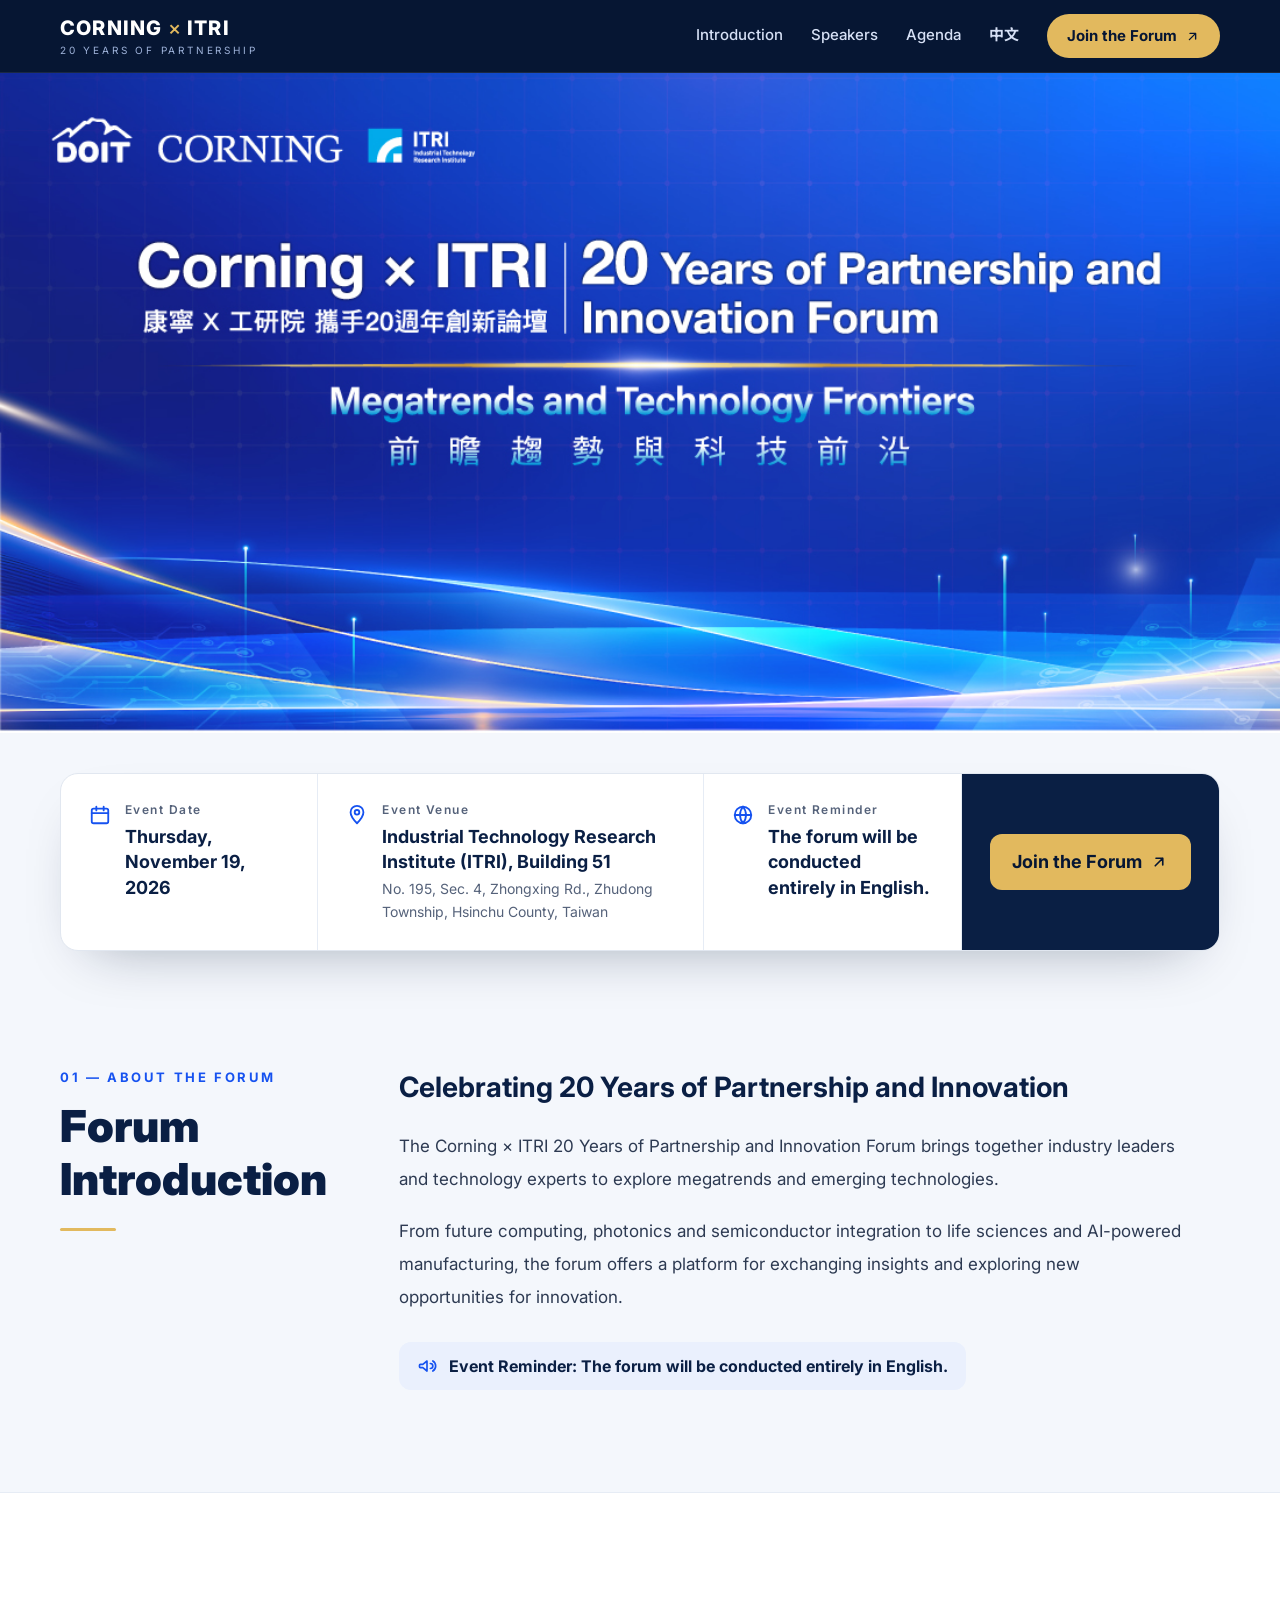
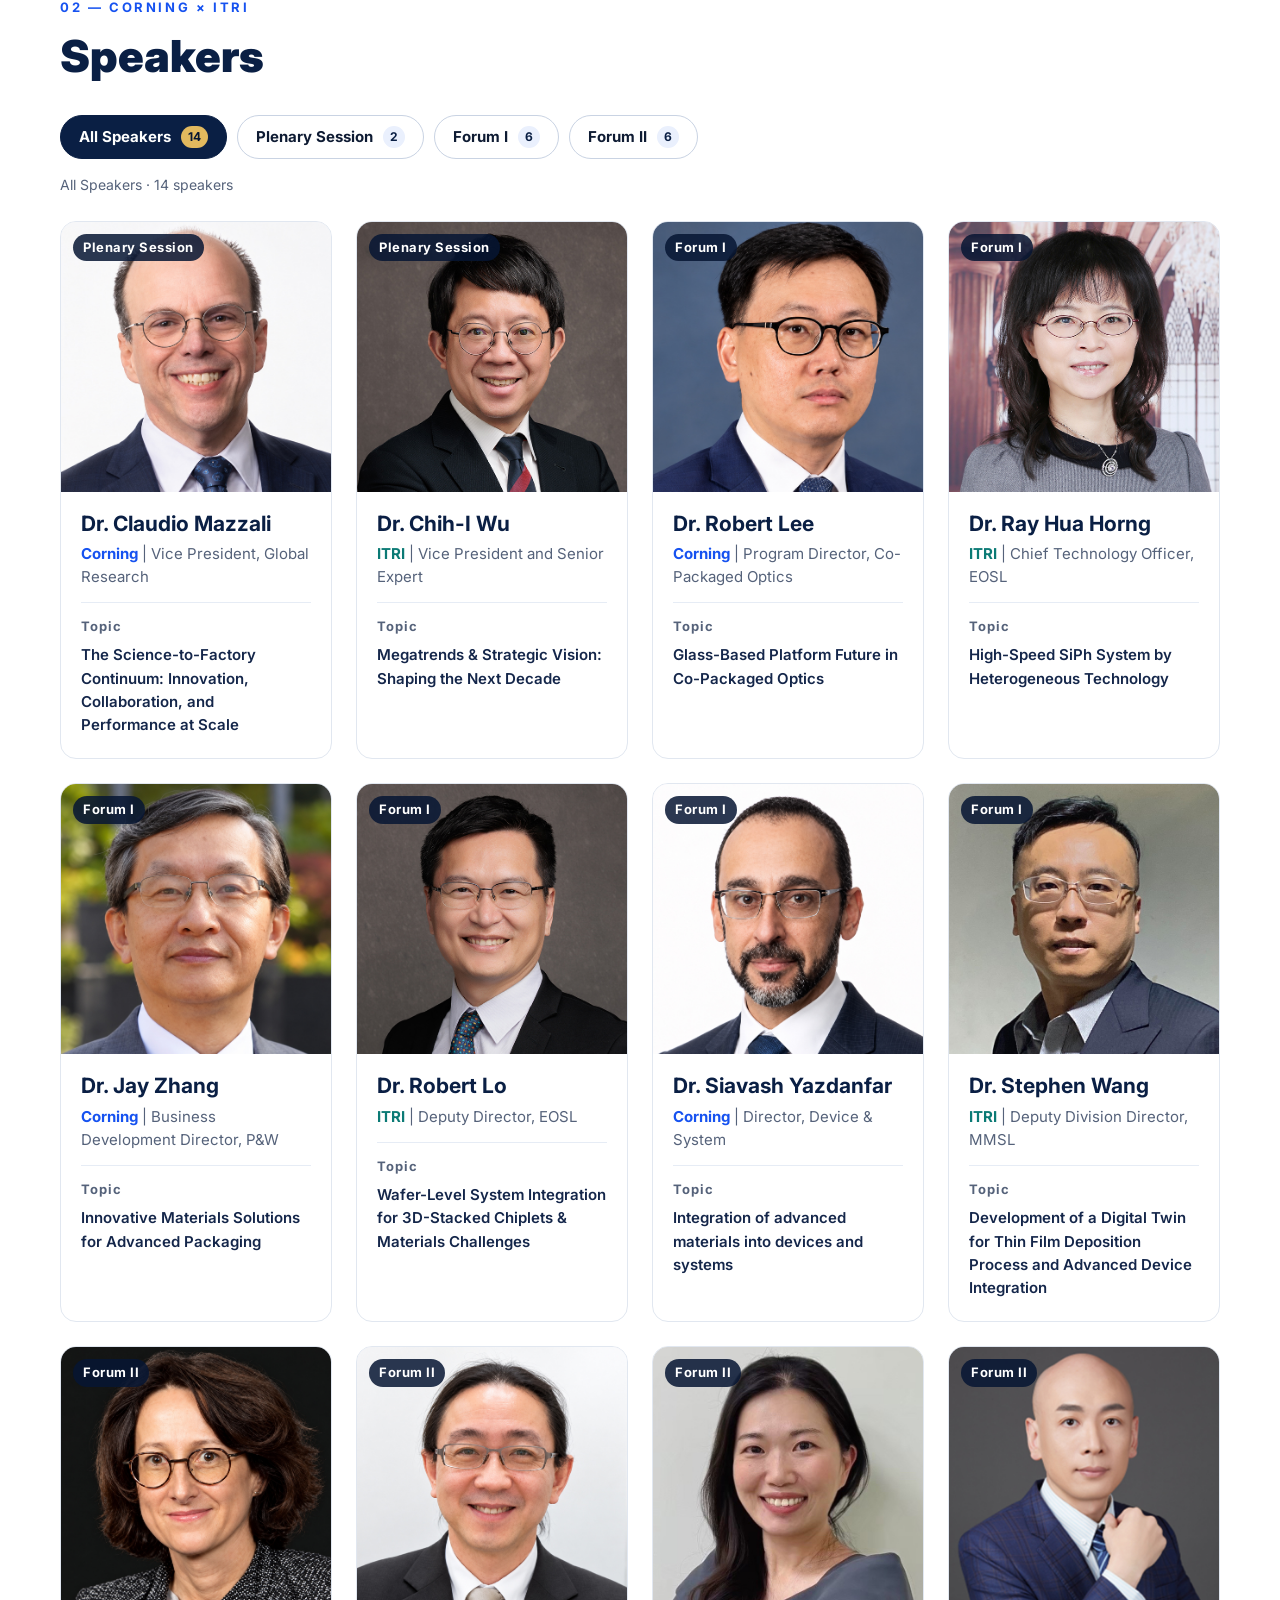
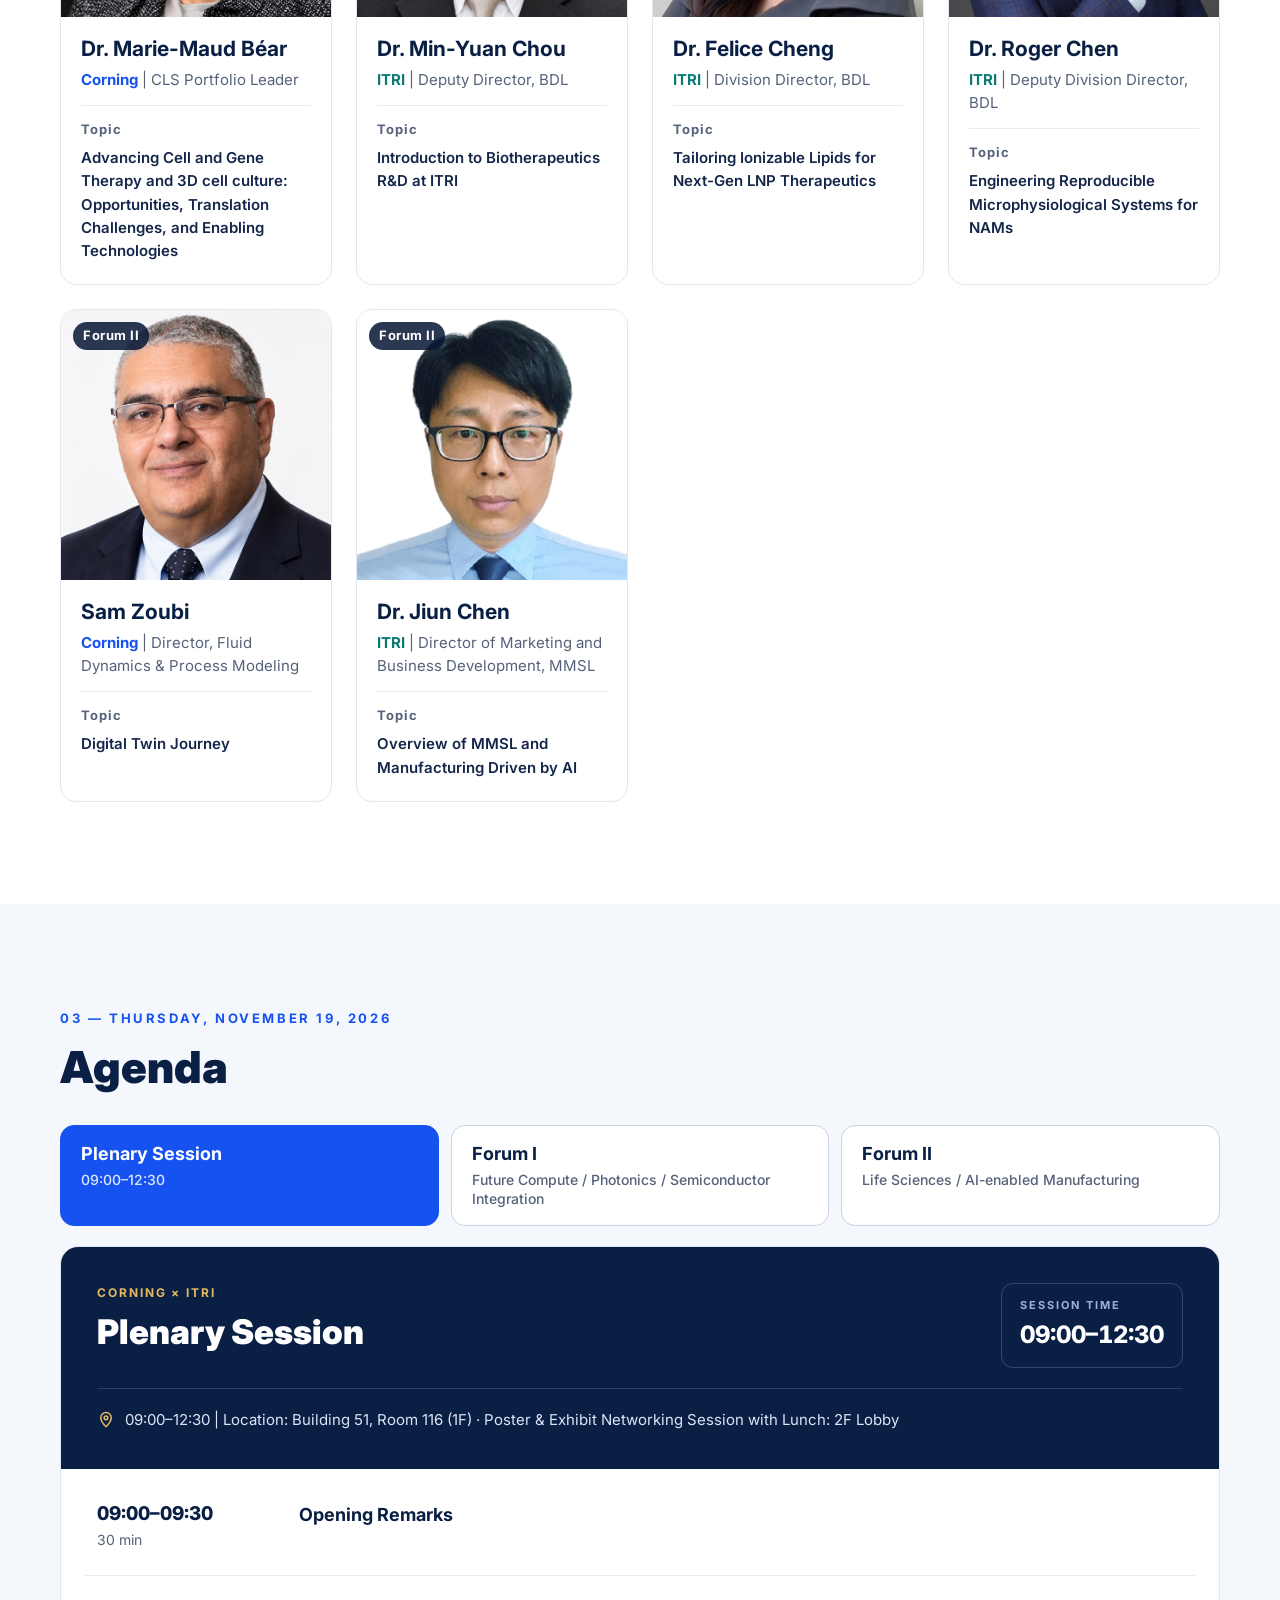
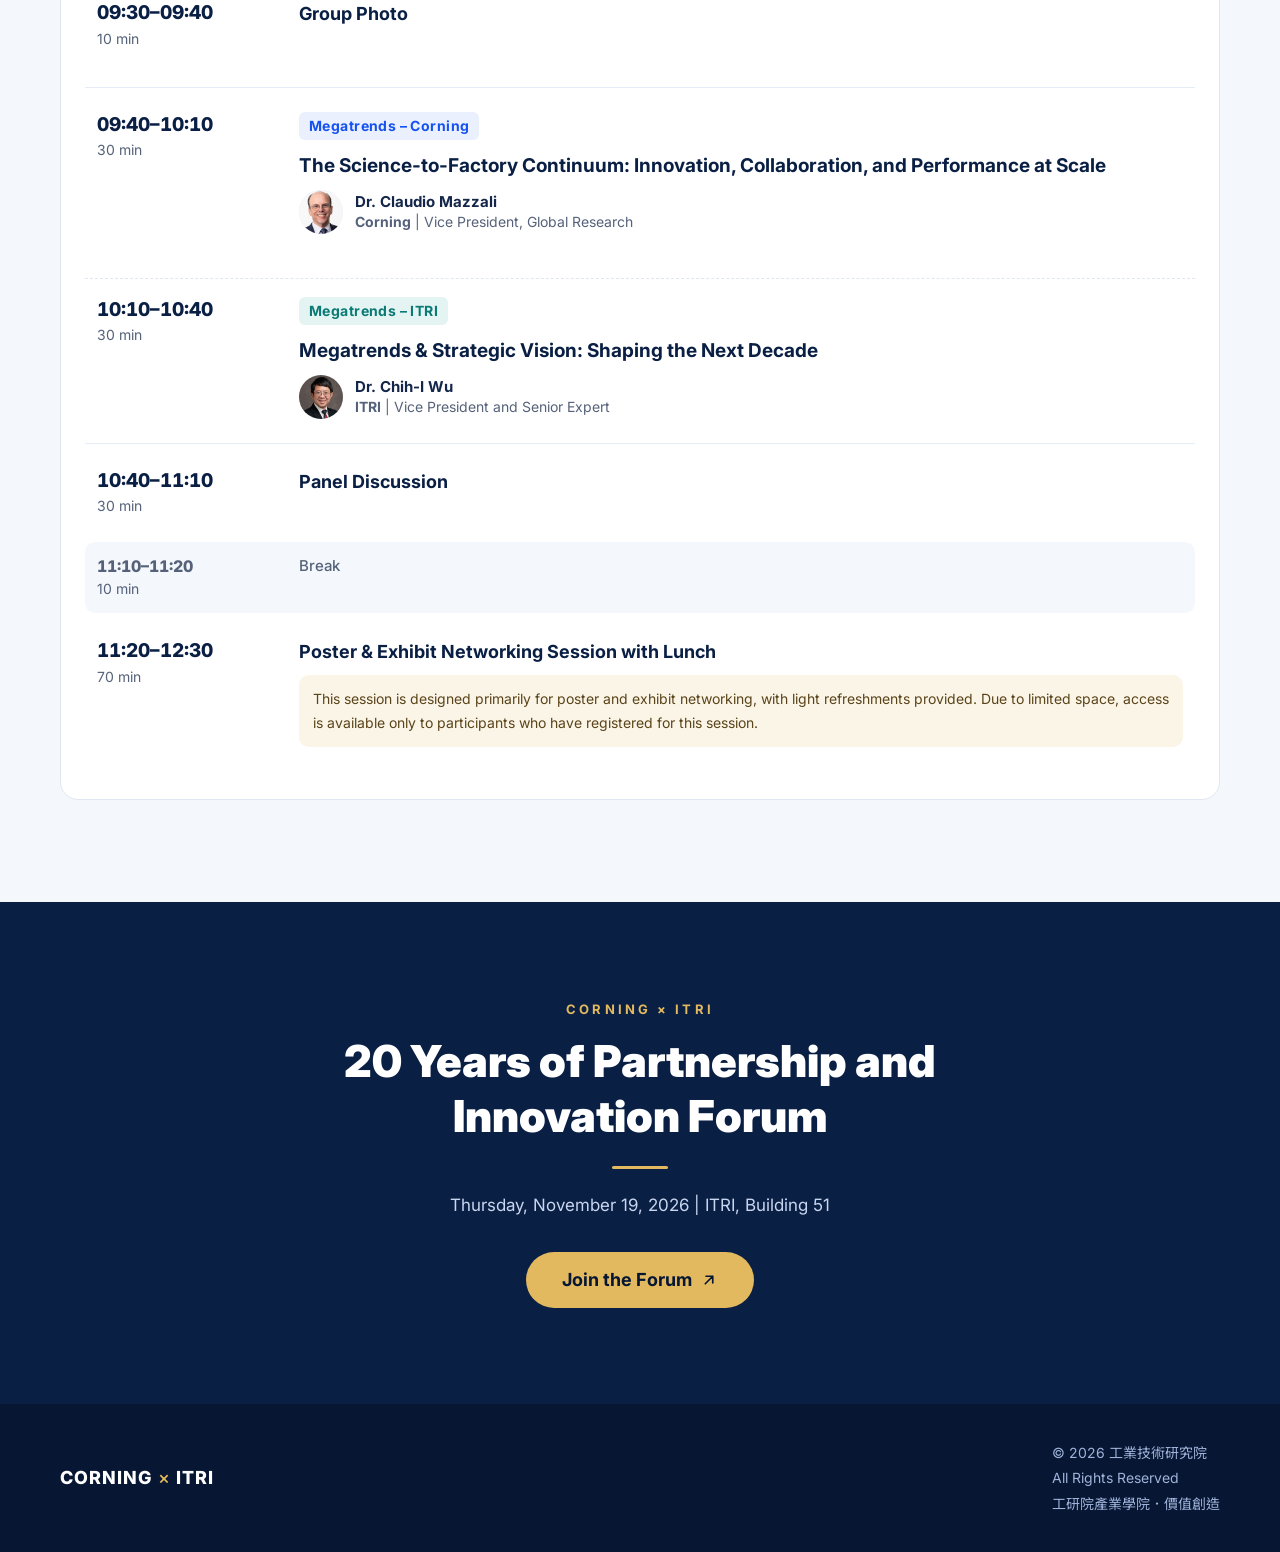
==== en/index.html @ 7315fd57 "Add English site at /en/ alongside the Chinese site - Add en/index.html and en/data.js from the Engl" ====
<!doctype html>
<html lang="en">
<head>
<meta charset="UTF-8">
<meta name="viewport" content="width=device-width,initial-scale=1">
<title>Corning × ITRI: 20 Years of Partnership and Innovation Forum</title>
<meta name="description" content="The Corning × ITRI 20 Years of Partnership and Innovation Forum brings together industry leaders and technology experts to explore megatrends and emerging technologies. Thursday, November 19, 2026, ITRI Building 51.">
<meta property="og:image" content="../assets/header.jpg">
<meta name="theme-color" content="#061633">
<link rel="alternate" hreflang="zh-Hant" href="https://ian94134.github.io/corning-itri-innovation-forum-2026/">
<link rel="alternate" hreflang="en" href="https://ian94134.github.io/corning-itri-innovation-forum-2026/en/">
<link rel="preconnect" href="https://fonts.googleapis.com">
<link rel="preconnect" href="https://fonts.gstatic.com" crossorigin>
<link rel="stylesheet" href="https://fonts.googleapis.com/css2?family=Inter:wght@400;500;600;700;800&family=Noto+Sans+TC:wght@400;500;700;900&display=swap">
<link rel="stylesheet" href="../style.css?v=20261105-1">
</head>
<body>
<a class="skip" href="#about">Skip to main content</a>

<header class="site-header">
  <div class="header-inner">
    <a class="brand" href="#top" aria-label="CORNING × ITRI, back to top">
      <span class="brand-name">CORNING <span class="x">×</span> ITRI</span>
      <span class="brand-sub">20 YEARS OF PARTNERSHIP</span>
    </a>
    <nav class="main-nav" aria-label="Main navigation">
      <a class="nav-link" href="#about">Introduction</a>
      <a class="nav-link" href="#speakers">Speakers</a>
      <a class="nav-link" href="#agenda">Agenda</a>
      <a class="nav-link lang-link" href="../" hreflang="zh-Hant" lang="zh-Hant" aria-label="切換至中文版">中文</a>
      <a class="btn btn-gold btn-pill" href="https://itricollege.surveycake.biz/s/yvpVw" target="_blank" rel="noopener">Join the Forum<svg class="ico" viewBox="0 0 24 24" aria-hidden="true"><path d="M7 17 17 7M8 7h9v9"/></svg></a>
    </nav>
  </div>
</header>

<main>
  <section id="top" class="hero">
    <img src="../assets/header.jpg" width="1100" height="567" fetchpriority="high" alt="DOIT, Corning and ITRI logos. Corning × ITRI: 20 Years of Partnership and Innovation Forum. Megatrends and Technology Frontiers.">
    <div class="hero-title">
      <p class="hero-kicker">CORNING × ITRI</p>
      <h1>20 Years of Partnership and Innovation Forum<span>Megatrends and Technology Frontiers</span></h1>
    </div>
  </section>

  <section class="facts-wrap" aria-label="Event details">
    <div class="facts">
      <div class="fact">
        <svg class="ico fact-ico" viewBox="0 0 24 24" aria-hidden="true"><rect x="3" y="5" width="18" height="16" rx="2"/><path d="M16 3v4M8 3v4M3 10h18"/></svg>
        <div><p class="fact-label">Event Date</p><p class="fact-value">Thursday, November 19, 2026</p></div>
      </div>
      <div class="fact">
        <svg class="ico fact-ico" viewBox="0 0 24 24" aria-hidden="true"><path d="M12 21s7-7 7-12a7 7 0 1 0-14 0c0 5 7 12 7 12Z"/><circle cx="12" cy="9" r="2.5"/></svg>
        <div><p class="fact-label">Event Venue</p><p class="fact-value">Industrial Technology Research Institute (ITRI), Building 51</p><p class="fact-note">No. 195, Sec. 4, Zhongxing Rd., Zhudong Township, Hsinchu County, Taiwan</p></div>
      </div>
      <div class="fact">
        <svg class="ico fact-ico" viewBox="0 0 24 24" aria-hidden="true"><circle cx="12" cy="12" r="9"/><path d="M3 12h18M12 3a14 14 0 0 1 0 18M12 3a14 14 0 0 0 0 18"/></svg>
        <div><p class="fact-label">Event Reminder</p><p class="fact-value">The forum will be conducted entirely in English.</p></div>
      </div>
      <div class="fact fact-cta">
        <a class="btn btn-gold btn-block" href="https://itricollege.surveycake.biz/s/yvpVw" target="_blank" rel="noopener">Join the Forum<svg class="ico" viewBox="0 0 24 24" aria-hidden="true"><path d="M7 17 17 7M8 7h9v9"/></svg></a>
      </div>
    </div>
  </section>

  <section id="about" class="section about">
    <div class="container about-grid">
      <div class="section-title">
        <p class="eyebrow">01 — ABOUT THE FORUM</p>
        <h2>Forum Introduction</h2>
        <div class="gold-rule"></div>
      </div>
      <div class="about-body">
        <h3>Celebrating 20 Years of Partnership and Innovation</h3>
        <p>The Corning × ITRI 20 Years of Partnership and Innovation Forum brings together industry leaders and technology experts to explore megatrends and emerging technologies.</p>
        <p>From future computing, photonics and semiconductor integration to life sciences and AI-powered manufacturing, the forum offers a platform for exchanging insights and exploring new opportunities for innovation.</p>
        <p class="notice"><svg class="ico" viewBox="0 0 24 24" aria-hidden="true"><path d="M3 11v2a1 1 0 0 0 1 1h3l5 4V6L7 10H4a1 1 0 0 0-1 1Z"/><path d="M16 9a3 3 0 0 1 0 6M19 6a7 7 0 0 1 0 12"/></svg>Event Reminder: The forum will be conducted entirely in English.</p>
      </div>
    </div>
  </section>

  <section id="speakers" class="section speakers">
    <div class="container">
      <div class="section-head">
        <div>
          <p class="eyebrow">02 — CORNING × ITRI</p>
          <h2>Speakers</h2>
        </div>
      </div>
      <div class="filters" role="group" aria-label="Filter speakers by session">
        <button type="button" class="chip active" data-filter="all" aria-pressed="true">All Speakers<span class="count"></span></button>
        <button type="button" class="chip" data-filter="Plenary Session" aria-pressed="false">Plenary Session<span class="count"></span></button>
        <button type="button" class="chip" data-filter="Forum I" aria-pressed="false">Forum I<span class="count"></span></button>
        <button type="button" class="chip" data-filter="Forum II" aria-pressed="false">Forum II<span class="count"></span></button>
      </div>
      <p id="filter-status" class="filter-status" role="status" aria-live="polite"></p>
      <div id="speaker-grid" class="speaker-grid"></div>
    </div>
  </section>

  <section id="agenda" class="section agenda">
    <div class="container">
      <div class="section-head">
        <div>
          <p class="eyebrow">03 — THURSDAY, NOVEMBER 19, 2026</p>
          <h2>Agenda</h2>
        </div>
      </div>
      <div class="tabs" role="tablist" aria-label="Forum agenda">
        <button type="button" role="tab" id="tab-0" aria-controls="agenda-panel" aria-selected="true" class="tab active" data-tab="0"><span class="tab-title">Plenary Session</span><span class="tab-desc">09:00–12:30</span></button>
        <button type="button" role="tab" id="tab-1" aria-controls="agenda-panel" aria-selected="false" class="tab" data-tab="1" tabindex="-1"><span class="tab-title">Forum I</span><span class="tab-desc">Future Compute / Photonics / Semiconductor Integration</span></button>
        <button type="button" role="tab" id="tab-2" aria-controls="agenda-panel" aria-selected="false" class="tab" data-tab="2" tabindex="-1"><span class="tab-title">Forum II</span><span class="tab-desc">Life Sciences / AI-enabled Manufacturing</span></button>
      </div>
      <div id="agenda-panel" class="agenda-panel" role="tabpanel" tabindex="0" aria-labelledby="tab-0"></div>
    </div>
  </section>

  <section class="join">
    <div class="join-inner">
      <p class="eyebrow on-dark">CORNING × ITRI</p>
      <h2>20 Years of Partnership and Innovation Forum</h2>
      <div class="gold-rule"></div>
      <p class="join-meta">Thursday, November 19, 2026 | ITRI, Building 51</p>
      <a class="btn btn-gold btn-pill btn-lg" href="https://itricollege.surveycake.biz/s/yvpVw" target="_blank" rel="noopener">Join the Forum<svg class="ico" viewBox="0 0 24 24" aria-hidden="true"><path d="M7 17 17 7M8 7h9v9"/></svg></a>
    </div>
  </section>
</main>

<footer class="site-footer">
  <div class="container footer-inner">
    <p class="brand-name">CORNING <span class="x">×</span> ITRI</p>
    <p>© 2026 工業技術研究院<br>All Rights Reserved<br>工研院產業學院．價值創造</p>
  </div>
</footer>
<a class="to-top" href="#top" aria-label="Back to top"><svg class="ico" viewBox="0 0 24 24" aria-hidden="true"><path d="M12 19V5M5 12l7-7 7 7"/></svg></a>
<script src="data.js?v=20261105-1"></script>
<script src="../app.js?v=20261105-1"></script>
</body>
</html>
---- style.css ----
/* 康寧 × 工研院 攜手20週年創新論壇 — 主視覺藍色系 */
:root {
  --night: #061633;
  --navy: #0A1F44;
  --ink: #0E1B33;
  --text: #2D3A52;
  --muted: #55627A;
  --line: #E1E7F0;
  --line-soft: #E6ECF5;
  --paper: #F4F7FC;
  --blue: #1652F0;
  --blue-soft: #EAF0FD;
  --teal: #0B7A75;
  --teal-soft: #E3F4F2;
  --gold: #E2B95E;
  --gold-soft: #FBF5E8;
  --on-dark: #C9D6F0;
  --font: 'Noto Sans TC', 'Microsoft JhengHei', 'PingFang TC', system-ui, sans-serif;
  --latin: 'Inter', 'Noto Sans TC', system-ui, sans-serif;
  --gutter: clamp(16px, 4vw, 40px);
  --header-h: 72px;
}

*, *::before, *::after { box-sizing: border-box; }
html { scroll-behavior: smooth; scroll-padding-top: calc(var(--header-h) + 12px); -webkit-text-size-adjust: 100%; }
body { margin: 0; font-family: var(--font); color: var(--ink); background: var(--paper); line-height: 1.7; -webkit-font-smoothing: antialiased; overflow-x: hidden; }
img { max-width: 100%; }
a { color: var(--blue); }
h1, h2, h3, h4, p { margin: 0; }
button { font: inherit; cursor: pointer; }
a:focus-visible, button:focus-visible, [tabindex]:focus-visible { outline: 3px solid var(--gold); outline-offset: 3px; }
.latin { font-family: var(--latin); }
.ico { width: 1em; height: 1em; flex: none; fill: none; stroke: currentColor; stroke-width: 2; stroke-linecap: round; stroke-linejoin: round; }
.container { max-width: 1160px; margin: 0 auto; }

.skip { position: absolute; left: 12px; top: -60px; z-index: 50; padding: 10px 16px; background: var(--gold); color: var(--night); font-weight: 700; border-radius: 8px; }
.skip:focus { top: 12px; }

/* Buttons */
.btn { display: inline-flex; align-items: center; justify-content: center; gap: 8px; min-height: 44px; padding: 0 20px; font-weight: 700; text-decoration: none; transition: transform .18s ease, background-color .18s ease; }
.btn:hover { transform: translateY(-2px); }
.btn .ico { stroke-width: 2.2; }
.btn-gold { background: var(--gold); color: var(--night); }
.btn-gold:hover { background: #EDCB80; color: var(--night); }
.btn-pill { border-radius: 999px; }
.btn-block { width: 100%; min-height: 56px; border-radius: 12px; font-size: 18px; }
.btn-lg { min-height: 56px; padding: 0 36px; font-size: 18px; }

/* Header */
.site-header { position: sticky; top: 0; z-index: 20; background: var(--night); border-bottom: 1px solid rgba(255,255,255,.08); }
.header-inner { max-width: 1240px; min-height: var(--header-h); margin: 0 auto; padding: 10px var(--gutter); display: flex; flex-wrap: wrap; align-items: center; justify-content: space-between; gap: 8px 32px; }
.brand { display: flex; flex-direction: column; color: #fff; text-decoration: none; line-height: 1.2; }
.brand-name { font-family: var(--latin); font-weight: 800; font-size: 20px; letter-spacing: .06em; color: #fff; white-space: nowrap; }
.brand-name .x { color: var(--gold); font-weight: 500; }
.brand-sub { font-family: var(--latin); font-size: 10px; letter-spacing: .28em; color: #9FB3DA; margin-top: 4px; }
.main-nav { display: flex; align-items: center; gap: 28px; font-size: 15px; font-weight: 500; }
.nav-link { color: #D6E0F5; text-decoration: none; padding: 10px 0; border-bottom: 2px solid transparent; }
.nav-link:hover { color: #fff; border-color: var(--gold); }
.lang-link { font-weight: 700; }

/* Hero */
/* 原圖僅 1100px：清晰圖最寬 1280px 置中，兩側以同圖模糊延伸，避免過度放大而模糊 */
.hero { position: relative; overflow: hidden; background: #0B3CC4; }
.hero::before { content: ''; position: absolute; inset: -60px; background: url(assets/header.jpg) center / cover no-repeat; filter: blur(32px) saturate(1.1); }
.hero img { position: relative; display: block; width: 100%; max-width: 1280px; height: auto; margin: 0 auto; }
@media (min-width: 1281px) {
  .hero img { -webkit-mask-image: linear-gradient(90deg, transparent, #000 5%, #000 95%, transparent); mask-image: linear-gradient(90deg, transparent, #000 5%, #000 95%, transparent); }
}
.hero-title { position: absolute; width: 1px; height: 1px; overflow: hidden; clip-path: inset(50%); white-space: nowrap; }
.hero-kicker { font-family: var(--latin); font-size: 12px; font-weight: 700; letter-spacing: .22em; color: var(--gold); }
.hero-title h1 { margin-top: 8px; font-size: 26px; font-weight: 900; line-height: 1.35; color: #fff; }
.hero-title h1 span { display: block; margin-top: 6px; font-size: 16px; font-weight: 500; letter-spacing: .3em; color: var(--on-dark); }

/* Key facts */
.facts-wrap { padding: 40px var(--gutter) 0; }
.facts { max-width: 1160px; margin: 0 auto; display: grid; grid-template-columns: repeat(auto-fit, minmax(220px, 1fr)); background: #fff; border: 1px solid var(--line); border-radius: 18px; overflow: hidden; box-shadow: 0 24px 60px -32px rgba(6,22,51,.4); }
.fact { display: flex; gap: 14px; align-items: flex-start; padding: 26px 28px; border-right: 1px solid var(--line-soft); }
.fact-ico { font-size: 22px; color: var(--blue); margin-top: 4px; }
.fact-label { font-family: var(--latin); font-size: 12px; font-weight: 600; letter-spacing: .12em; color: var(--muted); }
.fact-value { margin-top: 4px; font-size: 19px; font-weight: 700; color: var(--navy); line-height: 1.4; }
.fact-value.latin { font-size: 24px; font-weight: 800; line-height: 1.3; }
.fact-value.latin span { font-family: var(--font); font-size: 16px; font-weight: 500; color: var(--muted); }
.fact-note { margin-top: 2px; font-size: 14px; color: var(--muted); }
.fact-cta { align-items: center; justify-content: center; background: var(--navy); border-right: 0; padding: 22px 28px; }

/* Sections */
.section { padding: clamp(64px, 8vw, 104px) var(--gutter); }
.eyebrow { font-family: var(--latin); font-size: 13px; font-weight: 700; letter-spacing: .2em; color: var(--blue); }
.eyebrow.on-dark { color: var(--gold); letter-spacing: .24em; }
h2 { margin-top: 12px; font-size: clamp(30px, 4vw, 44px); font-weight: 900; color: var(--navy); line-height: 1.2; }
.h2-en { font-family: var(--latin); font-size: .5em; font-weight: 500; color: var(--muted); letter-spacing: .04em; }
.gold-rule { width: 56px; height: 3px; margin-top: 22px; background: var(--gold); border-radius: 2px; }
.section-head { display: flex; flex-wrap: wrap; align-items: flex-end; justify-content: space-between; gap: 16px 32px; }
.section-aside { font-size: 15px; font-weight: 700; color: var(--muted); letter-spacing: .08em; }

/* About */
.about { padding-top: clamp(72px, 9vw, 120px); }
.about-grid { display: flex; flex-wrap: wrap; gap: 32px 72px; }
.section-title { flex: 1 1 260px; max-width: 340px; }
.about-body { flex: 999 1 520px; min-width: 0; }
.about-body h3 { font-size: clamp(21px, 2.4vw, 28px); font-weight: 700; color: var(--navy); line-height: 1.5; }
.about-body p { margin-top: 18px; font-size: 17px; color: var(--text); line-height: 1.95; max-width: 46em; }
.about-body h3 + p { margin-top: 22px; }
.about-body .notice { display: inline-flex; align-items: center; gap: 12px; margin-top: 28px; padding: 12px 18px; border-radius: 12px; background: var(--blue-soft); color: var(--navy); font-size: 16px; font-weight: 700; line-height: 1.5; }
.notice .ico { font-size: 20px; color: var(--blue); }

/* Speakers */
.speakers { background: #fff; border-top: 1px solid var(--line-soft); }
.filters { margin-top: 32px; display: flex; flex-wrap: wrap; gap: 10px; }
.chip { display: inline-flex; align-items: center; gap: 10px; min-height: 44px; padding: 0 18px; border-radius: 999px; border: 1px solid #C9D3E3; background: #fff; color: var(--ink); font-size: 15px; font-weight: 700; transition: border-color .18s ease, background-color .18s ease; }
.chip:hover { border-color: var(--navy); }
.chip .count { font-family: var(--latin); font-size: 12px; min-width: 22px; padding: 1px 7px; border-radius: 999px; background: var(--blue-soft); color: var(--navy); text-align: center; }
.chip.active { background: var(--navy); border-color: var(--navy); color: #fff; }
.chip.active .count { background: var(--gold); color: var(--night); }
.filter-status { margin-top: 14px; font-size: 14px; color: var(--muted); }
.speaker-grid { margin-top: 24px; display: grid; grid-template-columns: repeat(auto-fill, minmax(250px, 1fr)); gap: 24px; }
.speaker-card { display: flex; flex-direction: column; background: #fff; border: 1px solid var(--line); border-radius: 16px; overflow: hidden; transition: box-shadow .2s ease, transform .2s ease; }
.speaker-card:hover { box-shadow: 0 18px 40px -24px rgba(10,31,68,.45); transform: translateY(-3px); }
.speaker-photo { position: relative; aspect-ratio: 1 / 1; background: #E9EEF7; }
.speaker-photo img { display: block; width: 100%; height: 100%; object-fit: cover; object-position: center top; }
.forum-tag { position: absolute; left: 12px; top: 12px; padding: 4px 10px; border-radius: 999px; background: rgba(6,22,51,.85); color: #fff; font-size: 13px; font-weight: 700; letter-spacing: .04em; line-height: 1.5; }
.speaker-body { flex: 1; display: flex; flex-direction: column; padding: 18px 20px 22px; }
.role-org { font-weight: 700; }
.corning { color: var(--blue); }
.itri { color: var(--teal); }
.speaker-body h3 { font-size: 21px; font-weight: 700; color: var(--navy); line-height: 1.35; }
.speaker-title { margin-top: 4px; font-size: 15px; color: var(--muted); line-height: 1.55; }
.speaker-topic { margin-top: 14px; padding-top: 12px; border-top: 1px solid var(--line-soft); }
.topic-label { font-size: 13px; font-weight: 700; letter-spacing: .08em; color: var(--muted); }
.topic-text { margin-top: 6px; font-family: var(--latin); font-size: 15px; font-weight: 600; color: #14264A; line-height: 1.55; }

/* Agenda */
.agenda-date { font-size: 18px; font-weight: 800; color: var(--navy); }
.agenda-date span { margin-left: 6px; font-size: 13px; font-weight: 700; letter-spacing: .14em; color: var(--muted); }
.tabs { margin-top: 32px; display: grid; grid-template-columns: repeat(3, minmax(0, 1fr)); gap: 12px; }
.tab { display: flex; flex-direction: column; gap: 4px; min-height: 76px; padding: 16px 20px; text-align: left; border: 1px solid #C9D3E3; border-radius: 14px; background: #fff; color: var(--navy); transition: border-color .18s ease, background-color .18s ease; }
.tab:hover { border-color: var(--blue); }
.tab-title { font-size: 18px; font-weight: 700; line-height: 1.3; }
.tab-desc { font-size: 14px; font-weight: 500; color: var(--muted); line-height: 1.4; }
.tab.active { background: var(--blue); border-color: var(--blue); color: #fff; }
.tab.active .tab-desc { color: #DCE6FF; }
.agenda-panel { margin-top: 20px; background: #fff; border: 1px solid var(--line); border-radius: 18px; overflow: hidden; }
.panel-head { display: flex; flex-wrap: wrap; justify-content: space-between; gap: 20px 32px; padding: clamp(22px, 3vw, 36px); background: var(--navy); color: #fff; }
.panel-title { flex: 1 1 380px; min-width: 0; }
.panel-kicker { font-family: var(--latin); font-size: 12px; font-weight: 700; letter-spacing: .16em; color: var(--gold); }
.panel-title h3 { margin-top: 8px; font-size: clamp(26px, 3vw, 34px); font-weight: 900; line-height: 1.25; }
.panel-sub { margin-top: 6px; font-size: 17px; color: var(--on-dark); }
.panel-range { flex: 0 0 auto; align-self: flex-start; padding: 12px 18px; border: 1px solid rgba(255,255,255,.18); border-radius: 12px; }
.panel-range span { display: block; font-family: var(--latin); font-size: 11px; font-weight: 700; letter-spacing: .18em; color: #9FB3DA; }
.panel-range strong { font-family: var(--latin); font-size: 24px; font-weight: 800; white-space: nowrap; font-variant-numeric: tabular-nums; }
.panel-location { flex: 1 1 100%; display: flex; align-items: flex-start; gap: 10px; padding-top: 18px; border-top: 1px solid rgba(255,255,255,.14); font-size: 15px; color: #DCE5F7; }
.panel-location .ico { font-size: 18px; color: var(--gold); margin-top: 4px; }
.slots { list-style: none; margin: 0; padding: 8px clamp(16px, 3vw, 36px) clamp(16px, 2.4vw, 28px); }
.slot { display: flex; flex-wrap: wrap; gap: 6px 32px; padding: 24px 12px; margin: 0 -12px; border-top: 1px solid var(--line-soft); }
.slot:first-child { border-top: 0; }
.slot-time { flex: 0 0 170px; display: flex; flex-direction: column; }
.slot-time time { font-family: var(--latin); font-size: 19px; font-weight: 800; color: var(--navy); white-space: nowrap; font-variant-numeric: tabular-nums; line-height: 1.4; }
.slot-time span { font-size: 14px; color: var(--muted); }
.slot-body { flex: 1 1 420px; min-width: 0; }
.session-tag { display: inline-block; padding: 3px 10px; border-radius: 6px; font-family: var(--latin); font-size: 14px; font-weight: 700; letter-spacing: .03em; line-height: 1.6; }
.session-tag.corning { background: var(--blue-soft); }
.session-tag.itri { background: var(--teal-soft); }
.talk { margin-top: 12px; }
.talk + .talk { margin-top: 20px; padding-top: 18px; border-top: 1px dashed var(--line); }
.talk h4 { font-family: var(--latin); font-size: 19px; font-weight: 700; color: var(--navy); line-height: 1.45; }
.talk-person { margin-top: 10px; display: flex; align-items: center; gap: 12px; }
.talk-person img { flex: none; width: 44px; height: 44px; border-radius: 50%; object-fit: cover; object-position: center top; background: #E9EEF7; }
.talk-person div { min-width: 0; display: flex; flex-direction: column; line-height: 1.45; }
.talk-person strong { font-size: 15px; color: #14264A; }
.talk-person span { font-size: 14px; color: var(--muted); }
.session-label { font-size: 18px; font-weight: 700; color: var(--navy); line-height: 1.5; }
.slot.break { padding-top: 12px; padding-bottom: 12px; background: var(--paper); border-radius: 10px; border-top-color: transparent; }
.slot.break + .slot { border-top-color: transparent; }
.slot.break time { font-size: 16px; color: var(--muted); }
.slot.break .session-label { font-size: 15px; font-weight: 500; color: var(--muted); }
.slot-note { margin-top: 10px; padding: 12px 14px; border-radius: 10px; background: var(--gold-soft); color: #5A4419; font-size: 14px; line-height: 1.7; }

/* Join & footer */
.join { padding: clamp(64px, 8vw, 96px) var(--gutter); background: var(--navy); color: #fff; text-align: center; }
.join-inner { max-width: 760px; margin: 0 auto; display: flex; flex-direction: column; align-items: center; }
.join h2 { margin-top: 14px; color: #fff; line-height: 1.25; }
.join-meta { margin-top: 22px; font-size: 17px; color: var(--on-dark); }
.join .btn { margin-top: 32px; }
.site-footer { padding: 36px var(--gutter); background: var(--night); color: #9FB3DA; }
.footer-inner { display: flex; flex-wrap: wrap; align-items: center; justify-content: space-between; gap: 16px 32px; }
.footer-inner p:last-child { font-size: 14px; line-height: 1.8; }
.footer-inner .brand-name { font-size: 18px; }
.to-top { position: fixed; right: 20px; bottom: 20px; z-index: 15; width: 48px; height: 48px; display: grid; place-items: center; border-radius: 50%; background: var(--night); color: #fff; font-size: 20px; box-shadow: 0 10px 24px -10px rgba(6,22,51,.6); }
.to-top { opacity: 0; visibility: hidden; transform: translateY(8px); transition: opacity .2s ease, transform .2s ease, visibility .2s; }
.to-top.show { opacity: 1; visibility: visible; transform: none; }
.to-top:hover { background: var(--blue); }

/* English page */
html[lang="en"] { --font: var(--latin); }
html[lang="en"] .hero-title h1 span { letter-spacing: normal; }
html[lang="en"] .fact-value { font-size: 18px; }

/* Tablet */
@media (min-width: 1101px) {
  html[lang="en"] .facts { grid-template-columns: minmax(0, 1fr) minmax(0, 1.5fr) minmax(0, 1fr) minmax(0, 1fr); }
}
@media (max-width: 1100px) and (min-width: 701px) {
  .facts { grid-template-columns: repeat(2, minmax(0, 1fr)); }
  .fact:nth-child(2n) { border-right: 0; }
  .fact:nth-child(-n+2) { border-bottom: 1px solid var(--line-soft); }
}
@media (max-width: 900px) and (min-width: 701px) {
  html[lang="en"] .brand-sub { display: none; }
  html[lang="en"] .main-nav { gap: 14px !important; font-size: 14px; }
  html[lang="en"] .main-nav .btn { padding: 0 14px; }
}
@media (max-width: 900px) {
  .main-nav { gap: 20px; }
  .tab { padding: 14px 16px; }
}

/* Phone */
@media (max-width: 700px) {
  :root { --header-h: 104px; }
  .header-inner { padding-top: 10px; padding-bottom: 0; gap: 0; }
  .header-inner::after { content: ''; order: 2; flex: 0 0 100%; height: 4px; }
  .brand-name { font-size: 17px; }
  .brand-sub { font-size: 9px; letter-spacing: .22em; }
  .main-nav { display: contents; }
  .main-nav .btn { order: 1; min-height: 40px; padding: 0 16px; font-size: 14px; }
  .nav-link { order: 3; flex: 1 1 auto; text-align: center; padding: 10px 0 12px; font-size: 14px; }
  html[lang="en"] .forum-tag { left: 0; right: 0; top: auto; bottom: 0; padding: 3px 0; border-radius: 0; letter-spacing: 0; text-align: center; white-space: nowrap; }

  .hero-title { position: relative; width: auto; height: auto; overflow: visible; clip-path: none; white-space: normal; padding: 22px var(--gutter) 24px; background: var(--navy); border-top: 1px solid rgba(255,255,255,.12); }

  .facts-wrap { padding-top: 20px; }
  .facts { grid-template-columns: 1fr; border-radius: 16px; }
  .fact { border-right: 0; border-bottom: 1px solid var(--line-soft); padding: 18px 20px; }
  .fact-cta { border-bottom: 0; padding: 16px 20px; }
  .fact-value { font-size: 17px; }
  .fact-value.latin { font-size: 21px; }

  .section-title { max-width: none; }
  .about-body p { font-size: 16px; line-height: 1.9; }
  .about-body .notice { font-size: 16px; }

  .speaker-grid { grid-template-columns: 1fr; gap: 14px; }
  .speaker-card { flex-direction: row; align-items: stretch; }
  .speaker-card:hover { transform: none; }
  .speaker-photo { flex: 0 0 108px; aspect-ratio: auto; }
  .speaker-photo img { position: absolute; inset: 0; }
  .forum-tag { left: 6px; top: 6px; right: auto; padding: 2px 7px; font-size: 12px; }
  .speaker-body { padding: 14px 16px 16px; }
  .speaker-body h3 { font-size: 18px; }
  .speaker-title { font-size: 14px; }
  .speaker-topic { margin-top: 10px; padding-top: 10px; }
  .topic-text { font-size: 15px; }

  .tabs { grid-template-columns: repeat(3, minmax(0, 1fr)); gap: 8px; }
  .tab { min-height: 56px; padding: 10px 8px; align-items: center; justify-content: center; text-align: center; border-radius: 12px; }
  .tab-title { font-size: 15px; }
  .tab-desc { display: none; }
  .panel-range strong { font-size: 20px; }
  .panel-location { font-size: 15px; }
  .slot { flex-direction: column; padding: 18px 10px; margin: 0 -10px; }
  .slot-time { flex: none; flex-direction: row; align-items: baseline; gap: 10px; }
  .slot-time time { font-size: 17px; }
  .slot-body { flex: none; }
  .talk h4 { font-size: 17px; }
  .session-label { font-size: 17px; }
  .slot.break { flex-direction: row; flex-wrap: wrap; align-items: baseline; gap: 4px 14px; }

  .footer-inner { flex-direction: column; align-items: flex-start; }
  .to-top { right: 14px; bottom: 14px; width: 44px; height: 44px; }
}

@media (max-width: 360px) {
  .brand-sub { display: none; }
  .tab-title { font-size: 14px; }
}

@media (prefers-reduced-motion: reduce) {
  html { scroll-behavior: auto; }
  *, *::before, *::after { transition: none !important; }
}
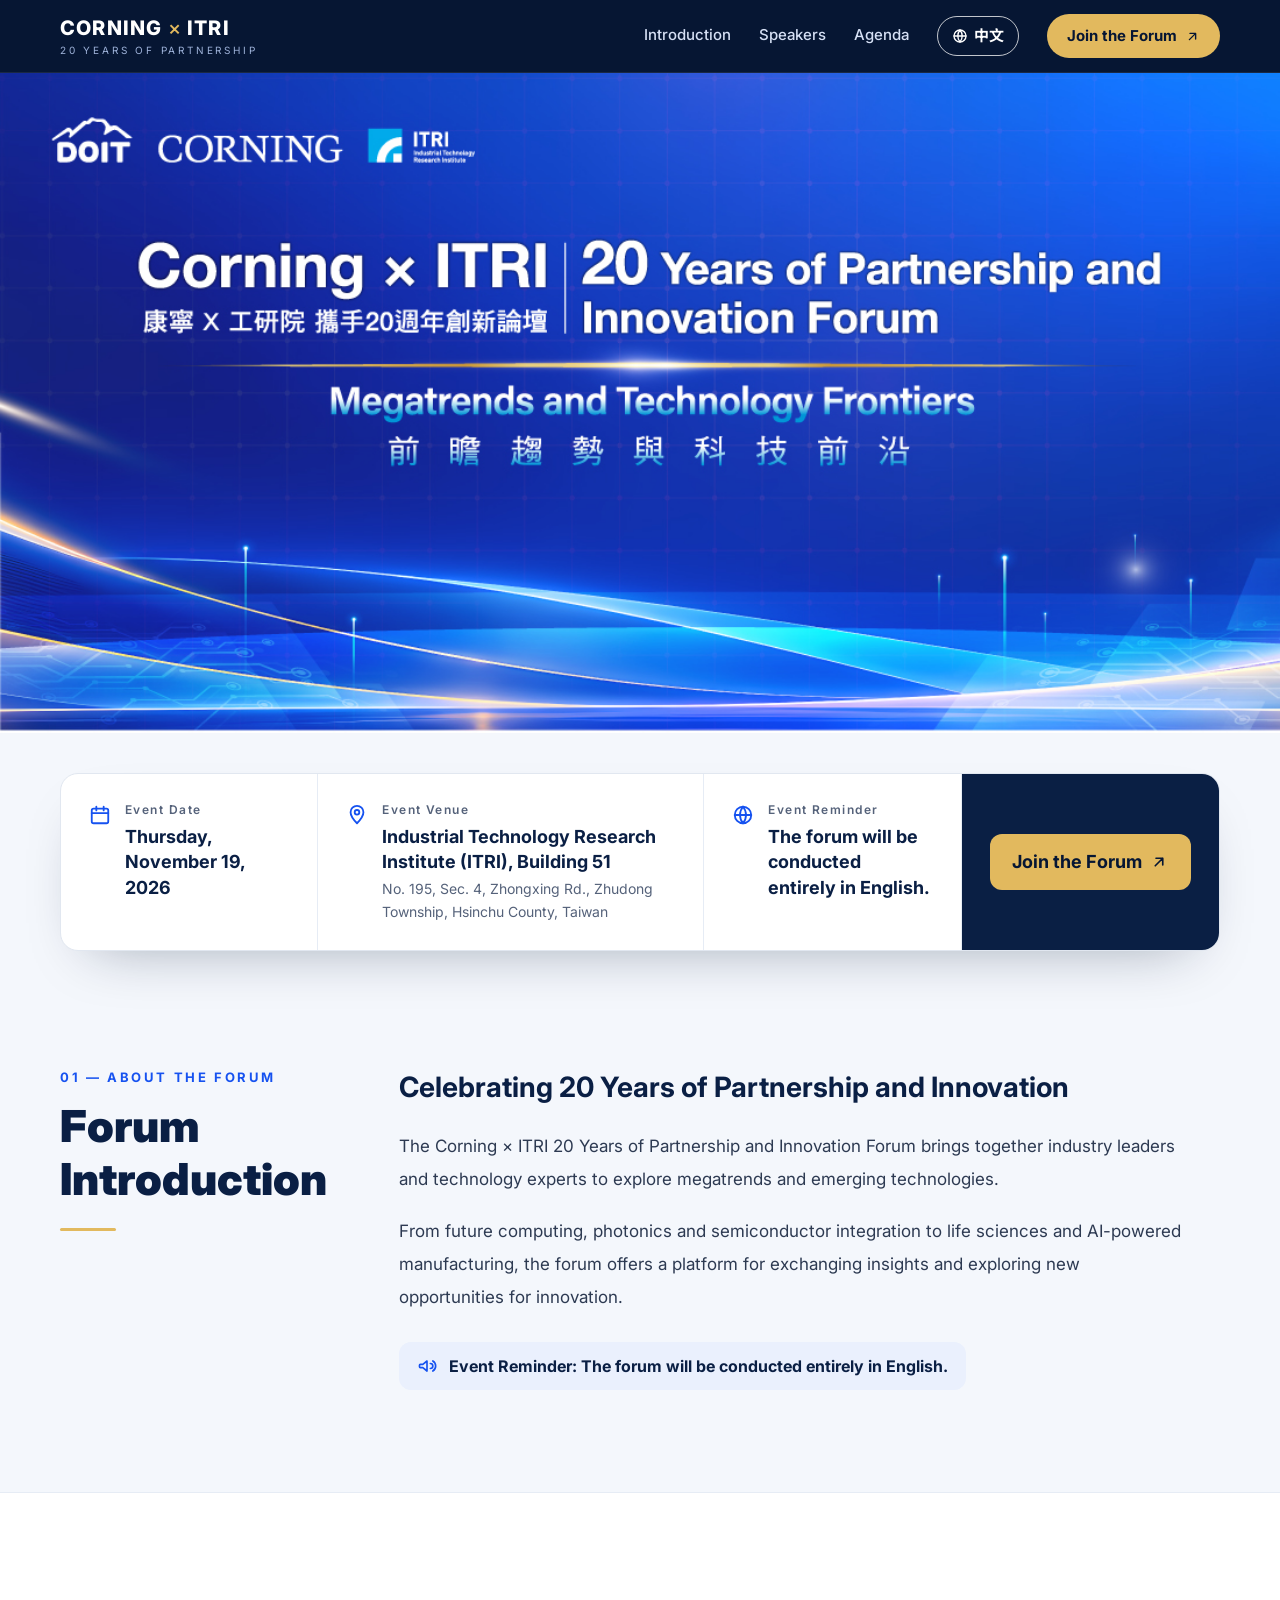
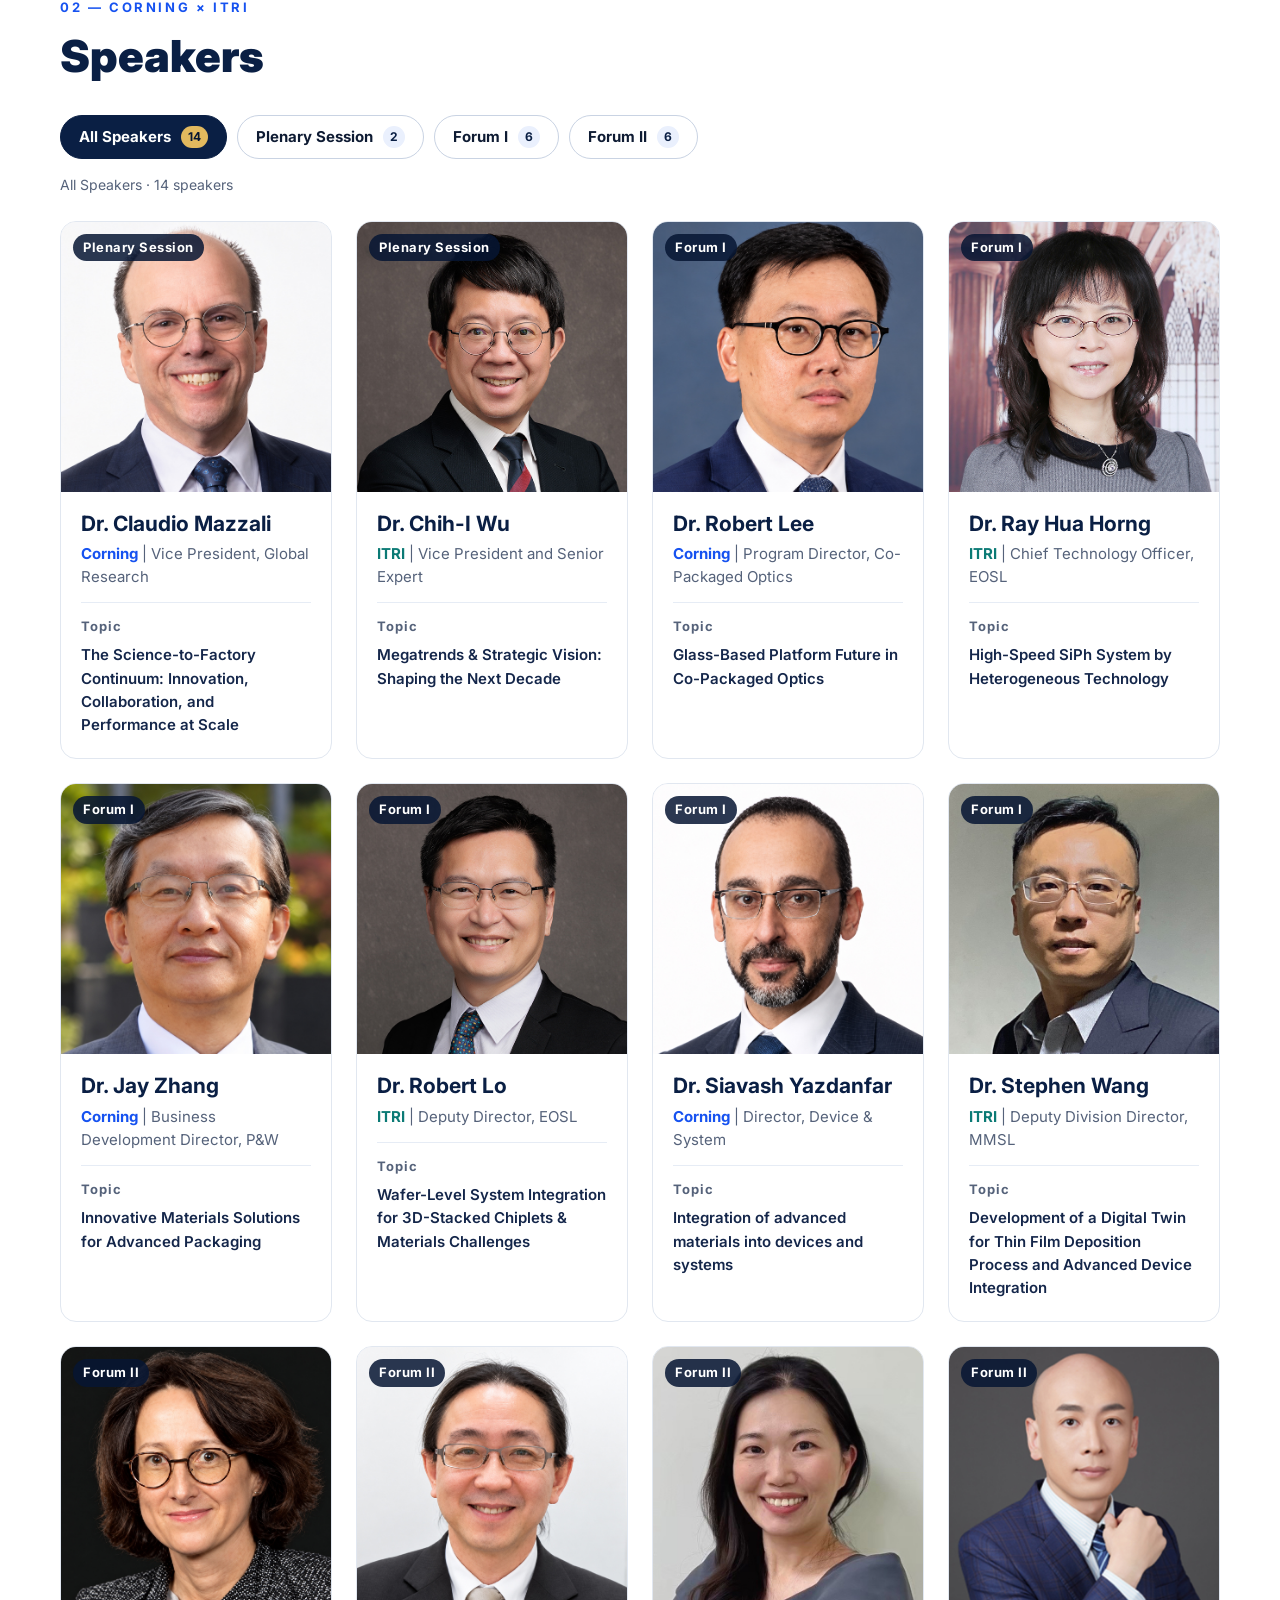
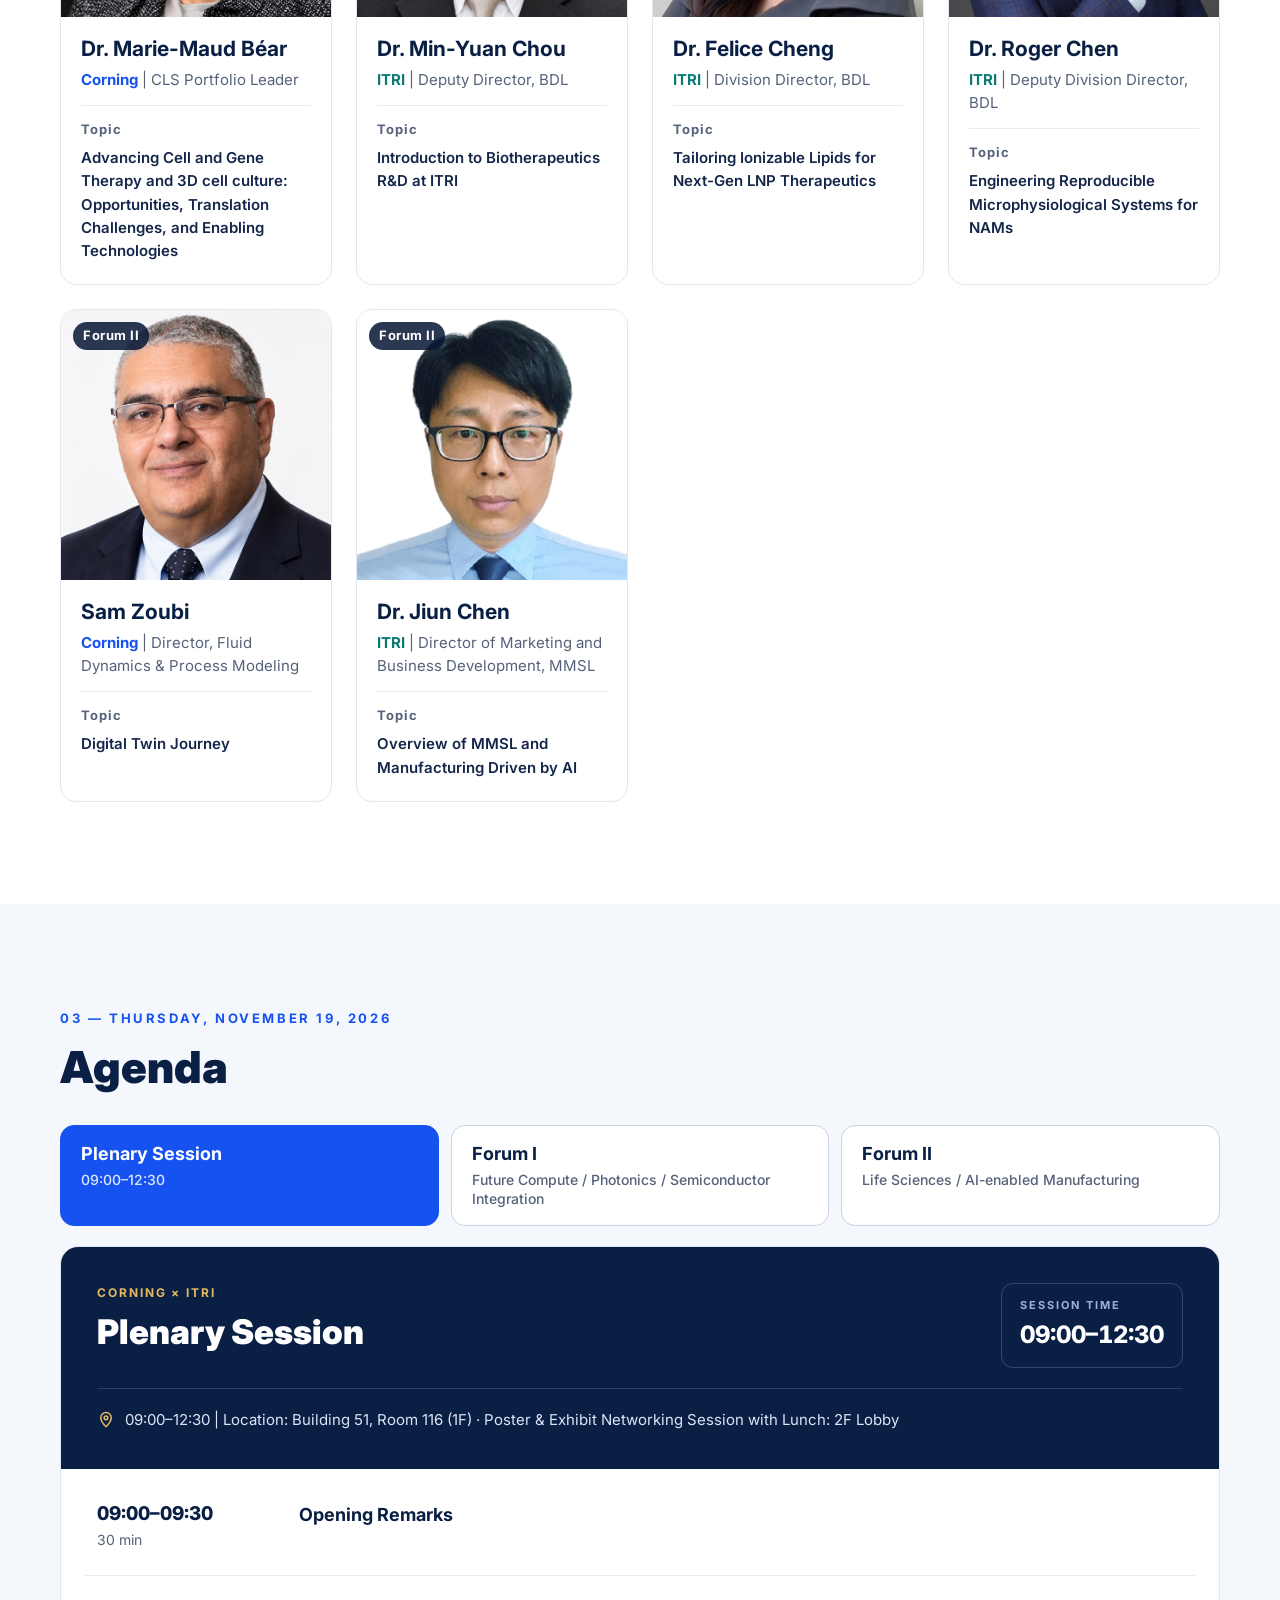
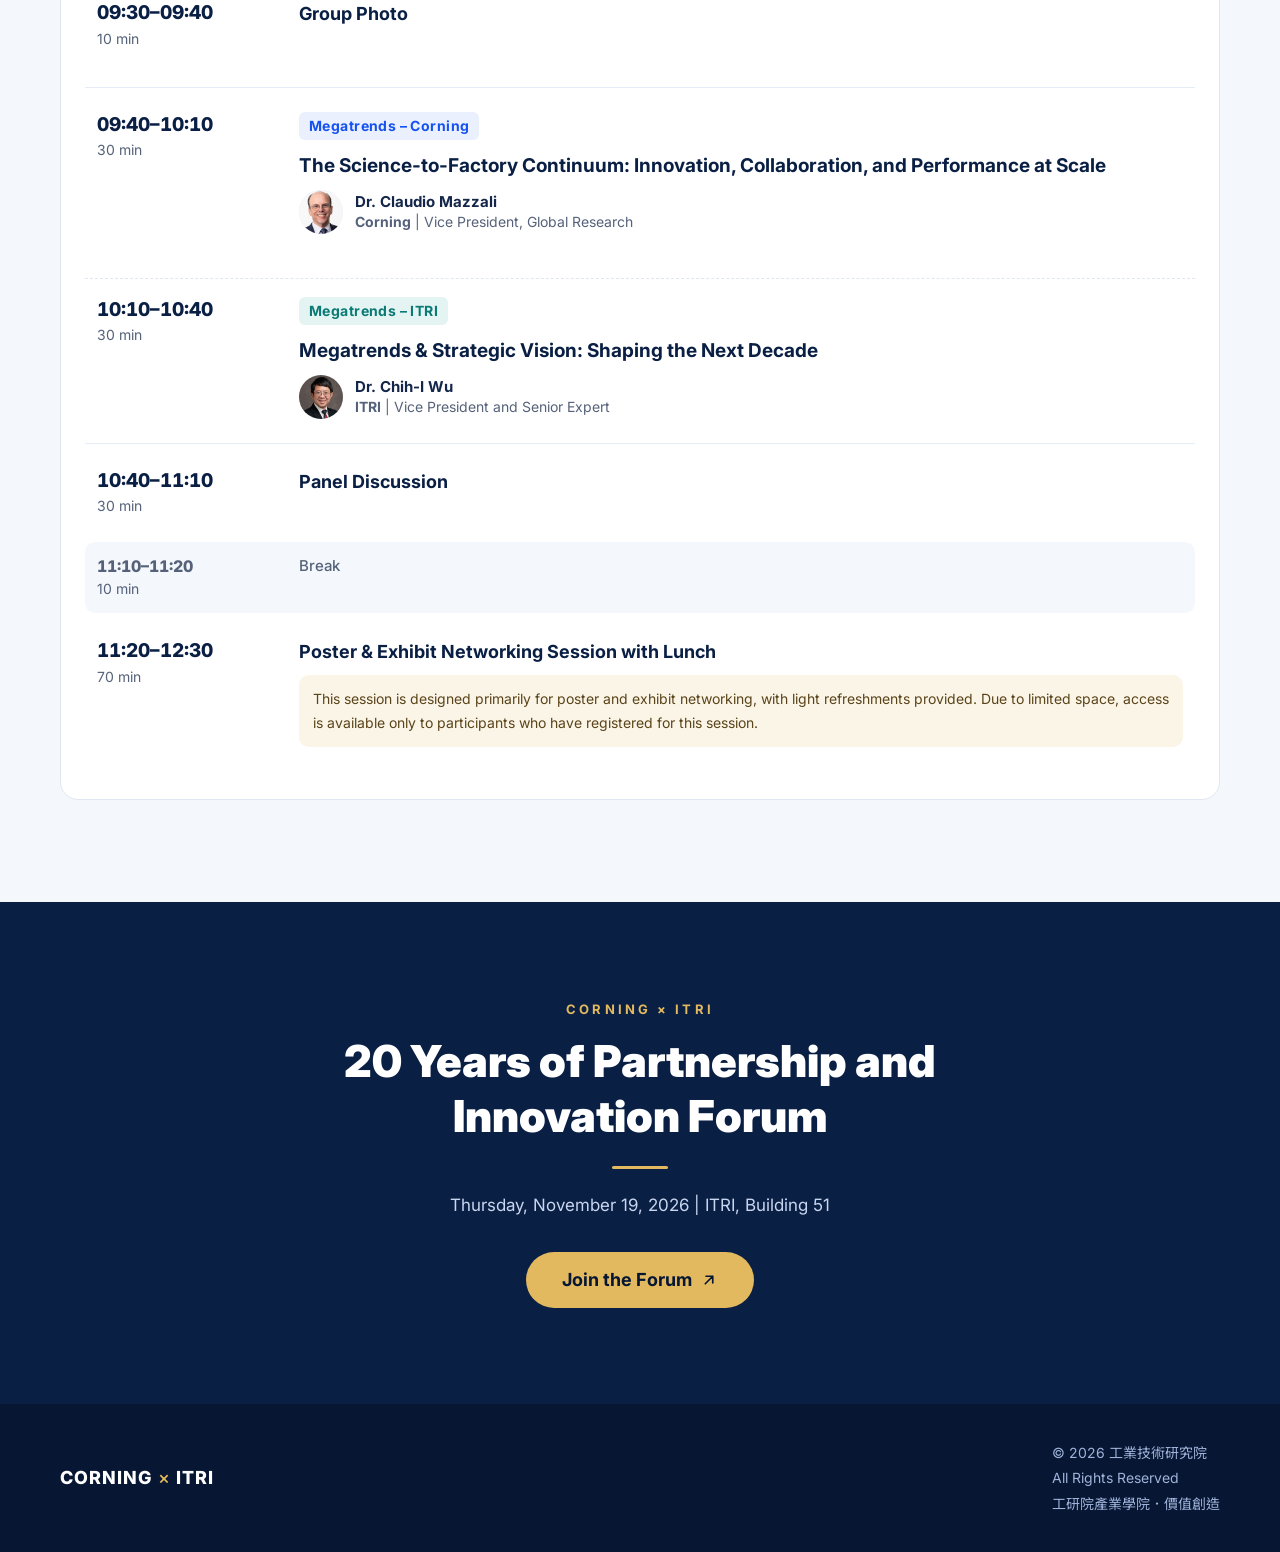
==== commit 53a3b4ef: "Make the language switch a visible header button - Show an outlined pill with a globe icon and the f" ====
--- a/en/index.html
+++ b/en/index.html
@@ -12,7 +12,7 @@
 <link rel="preconnect" href="https://fonts.googleapis.com">
 <link rel="preconnect" href="https://fonts.gstatic.com" crossorigin>
 <link rel="stylesheet" href="https://fonts.googleapis.com/css2?family=Inter:wght@400;500;600;700;800&family=Noto+Sans+TC:wght@400;500;700;900&display=swap">
-<link rel="stylesheet" href="../style.css?v=20261105-1">
+<link rel="stylesheet" href="../style.css?v=20261105-2">
 </head>
 <body>
 <a class="skip" href="#about">Skip to main content</a>
@@ -27,7 +27,7 @@
       <a class="nav-link" href="#about">Introduction</a>
       <a class="nav-link" href="#speakers">Speakers</a>
       <a class="nav-link" href="#agenda">Agenda</a>
-      <a class="nav-link lang-link" href="../" hreflang="zh-Hant" lang="zh-Hant" aria-label="切換至中文版">中文</a>
+      <a class="nav-link lang-link" href="../" hreflang="zh-Hant" lang="zh-Hant" aria-label="切換至中文版"><svg class="ico" viewBox="0 0 24 24" aria-hidden="true"><circle cx="12" cy="12" r="9"/><path d="M3 12h18M12 3a14 14 0 0 1 0 18M12 3a14 14 0 0 0 0 18"/></svg>中文</a>
       <a class="btn btn-gold btn-pill" href="https://itricollege.surveycake.biz/s/yvpVw" target="_blank" rel="noopener">Join the Forum<svg class="ico" viewBox="0 0 24 24" aria-hidden="true"><path d="M7 17 17 7M8 7h9v9"/></svg></a>
     </nav>
   </div>
@@ -132,7 +132,7 @@
   </div>
 </footer>
 <a class="to-top" href="#top" aria-label="Back to top"><svg class="ico" viewBox="0 0 24 24" aria-hidden="true"><path d="M12 19V5M5 12l7-7 7 7"/></svg></a>
-<script src="data.js?v=20261105-1"></script>
-<script src="../app.js?v=20261105-1"></script>
+<script src="data.js?v=20261105-2"></script>
+<script src="../app.js?v=20261105-2"></script>
 </body>
 </html>
--- a/style.css
+++ b/style.css
@@ -56,7 +56,9 @@
 .main-nav { display: flex; align-items: center; gap: 28px; font-size: 15px; font-weight: 500; }
 .nav-link { color: #D6E0F5; text-decoration: none; padding: 10px 0; border-bottom: 2px solid transparent; }
 .nav-link:hover { color: #fff; border-color: var(--gold); }
-.lang-link { font-weight: 700; }
+.lang-link { display: inline-flex; align-items: center; gap: 6px; min-height: 40px; padding: 0 14px; border: 1.5px solid rgba(255,255,255,.75); border-radius: 999px; color: #fff; font-weight: 700; white-space: nowrap; transition: background-color .18s ease, color .18s ease; }
+.lang-link:hover { background: #fff; border-color: #fff; color: var(--night); }
+.lang-link .ico { font-size: 16px; }
 
 /* Hero */
 /* 原圖僅 1100px：清晰圖最寬 1280px 置中，兩側以同圖模糊延伸，避免過度放大而模糊 */
@@ -205,12 +207,13 @@
   .fact:nth-child(-n+2) { border-bottom: 1px solid var(--line-soft); }
 }
 @media (max-width: 900px) and (min-width: 701px) {
-  html[lang="en"] .brand-sub { display: none; }
-  html[lang="en"] .main-nav { gap: 14px !important; font-size: 14px; }
-  html[lang="en"] .main-nav .btn { padding: 0 14px; }
+  .header-inner { column-gap: 12px; }
+  .brand-sub { display: none; }
+  .main-nav { gap: 10px; font-size: 14px; }
+  .main-nav .btn { padding: 0 14px; }
+  .lang-link { padding: 0 10px; }
 }
 @media (max-width: 900px) {
-  .main-nav { gap: 20px; }
   .tab { padding: 14px 16px; }
 }
 
@@ -224,6 +227,7 @@
   .main-nav { display: contents; }
   .main-nav .btn { order: 1; min-height: 40px; padding: 0 16px; font-size: 14px; }
   .nav-link { order: 3; flex: 1 1 auto; text-align: center; padding: 10px 0 12px; font-size: 14px; }
+  .lang-link { flex: 0 0 auto; min-height: 36px; margin-bottom: 4px; padding: 0 12px; }
   html[lang="en"] .forum-tag { left: 0; right: 0; top: auto; bottom: 0; padding: 3px 0; border-radius: 0; letter-spacing: 0; text-align: center; white-space: nowrap; }
 
   .hero-title { position: relative; width: auto; height: auto; overflow: visible; clip-path: none; white-space: normal; padding: 22px var(--gutter) 24px; background: var(--navy); border-top: 1px solid rgba(255,255,255,.12); }
